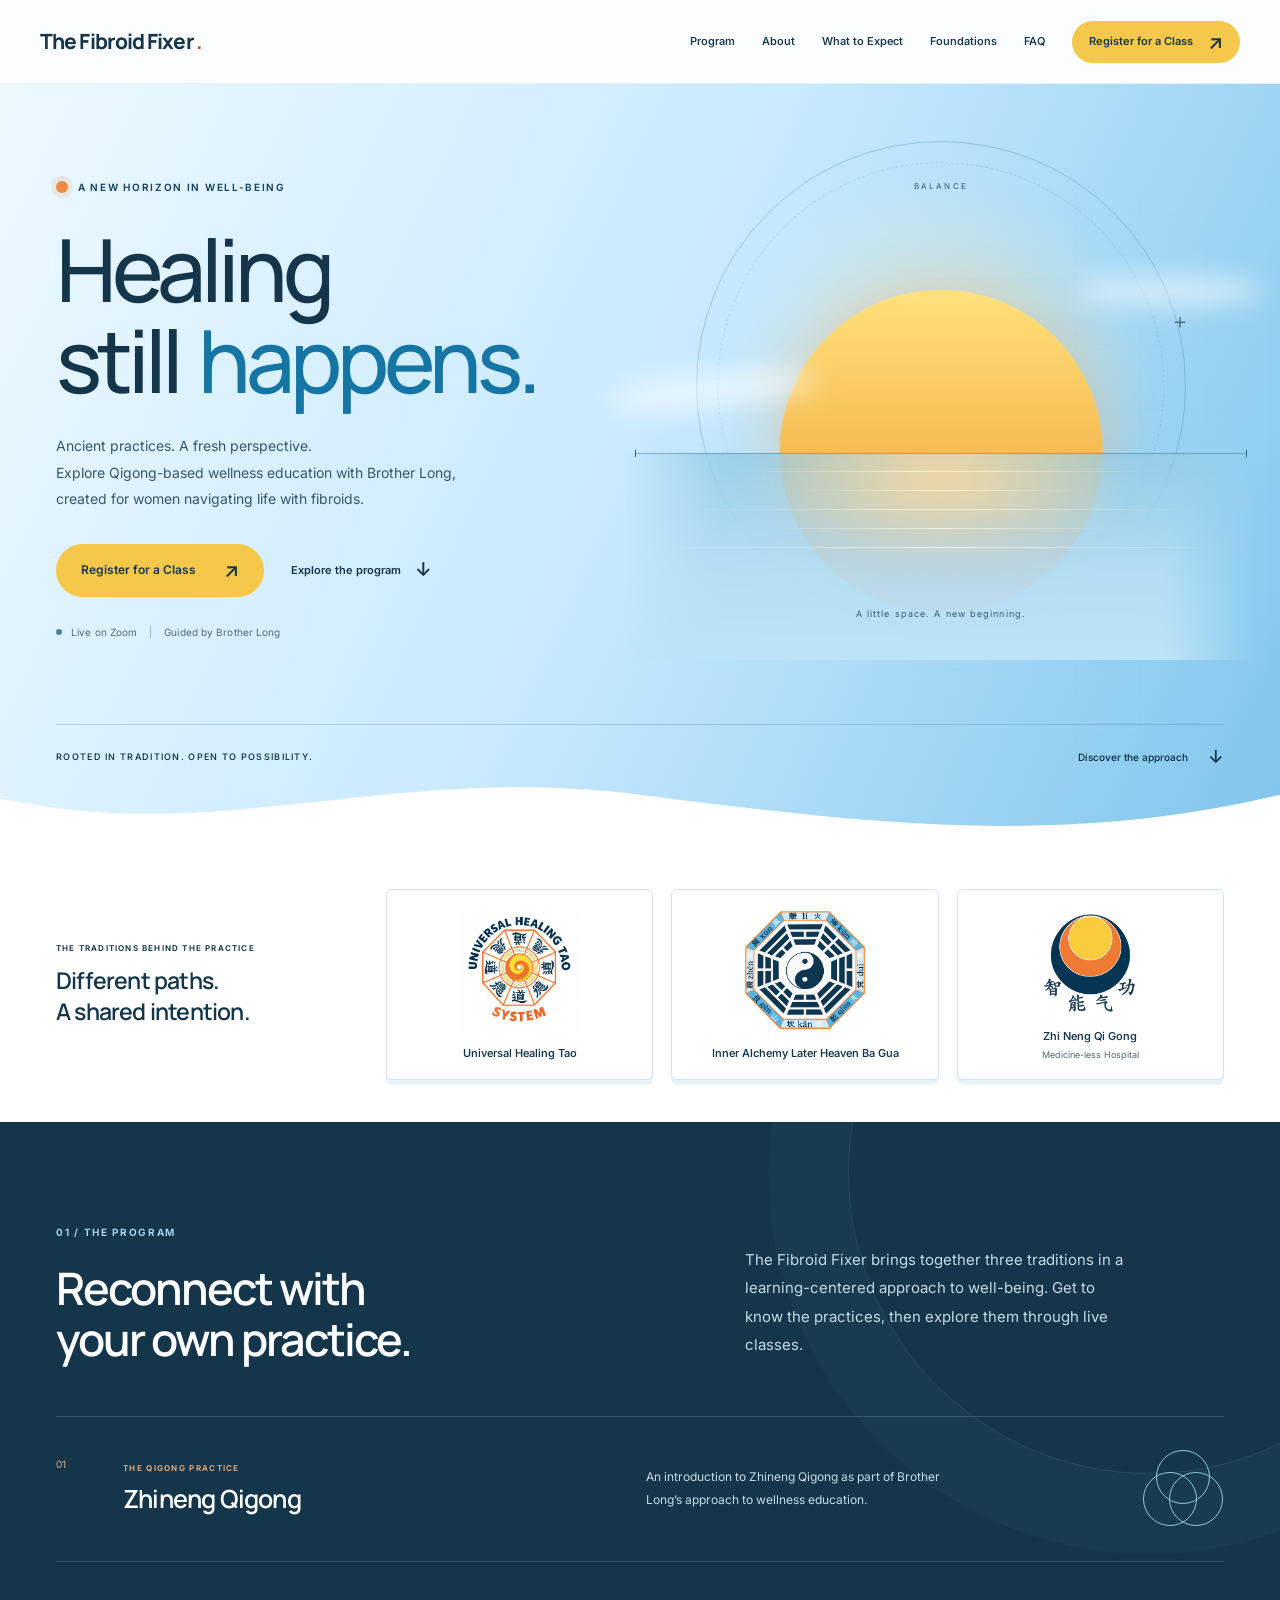
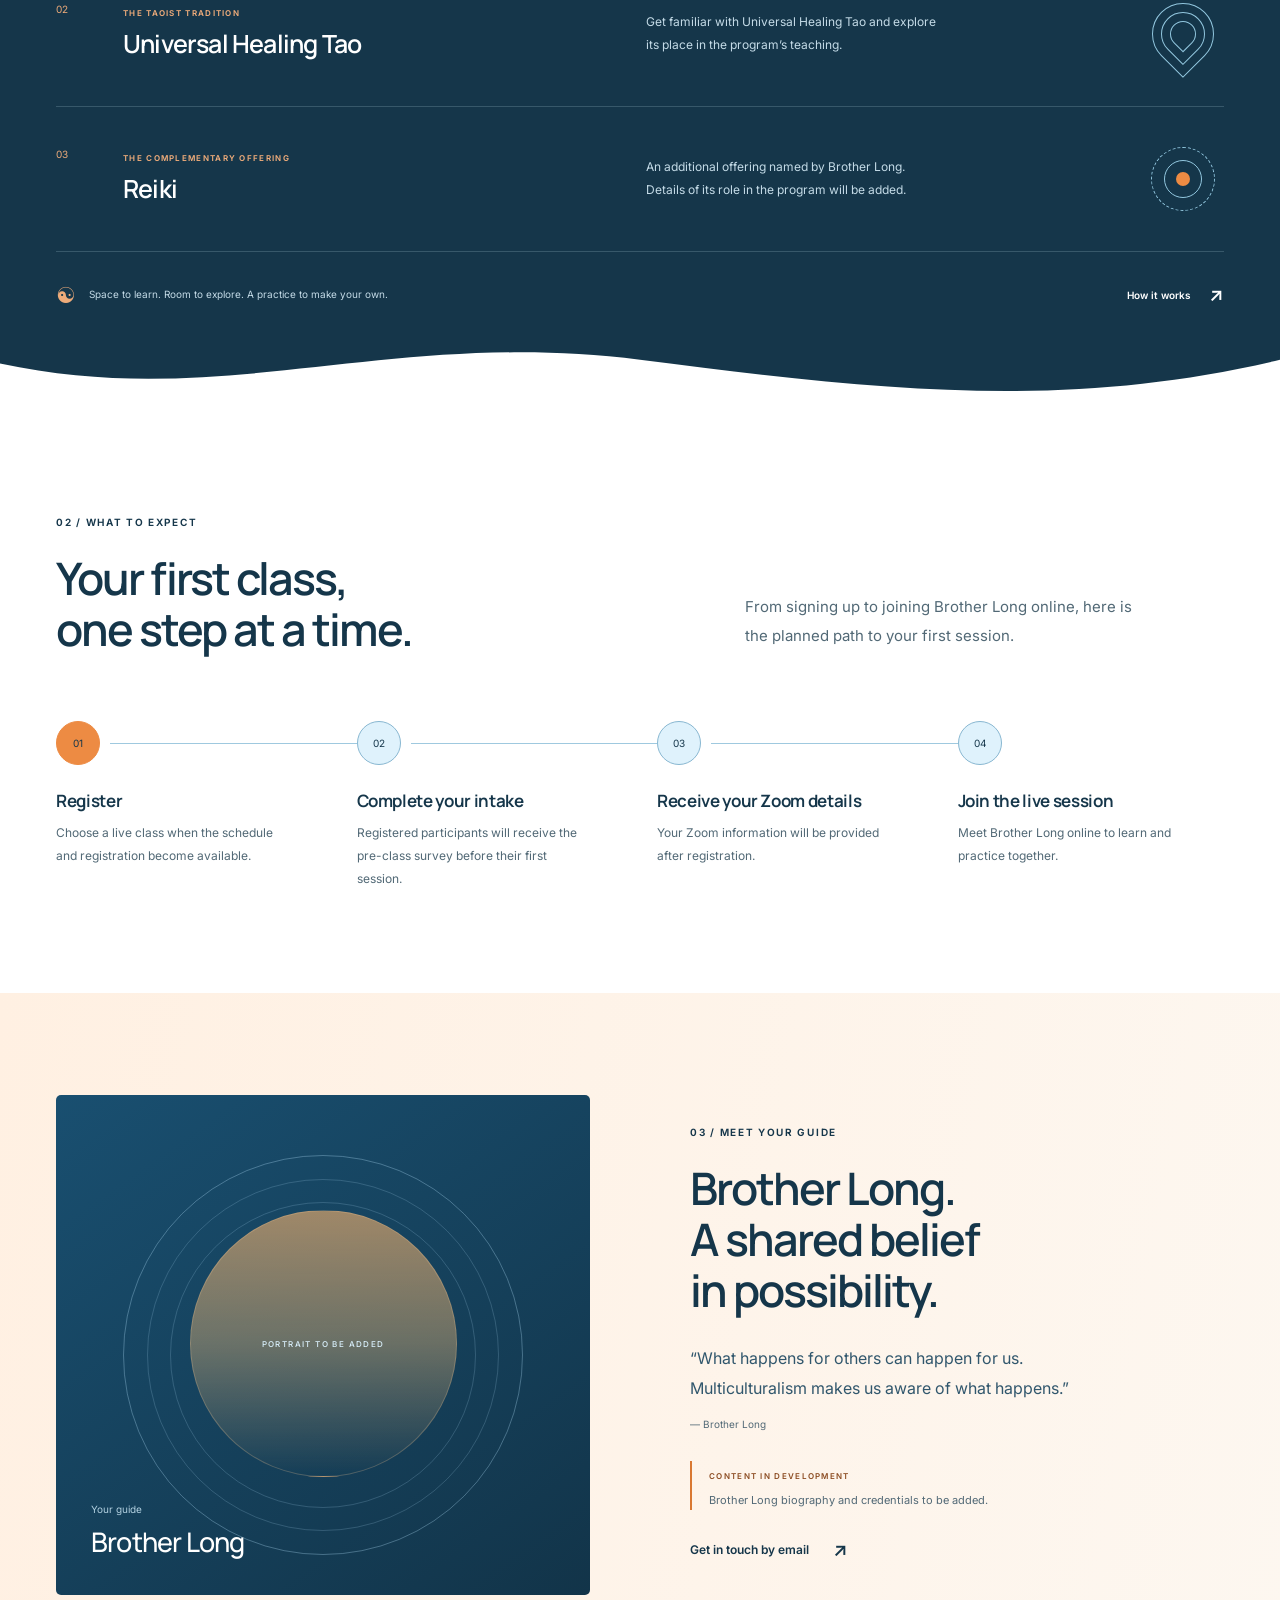
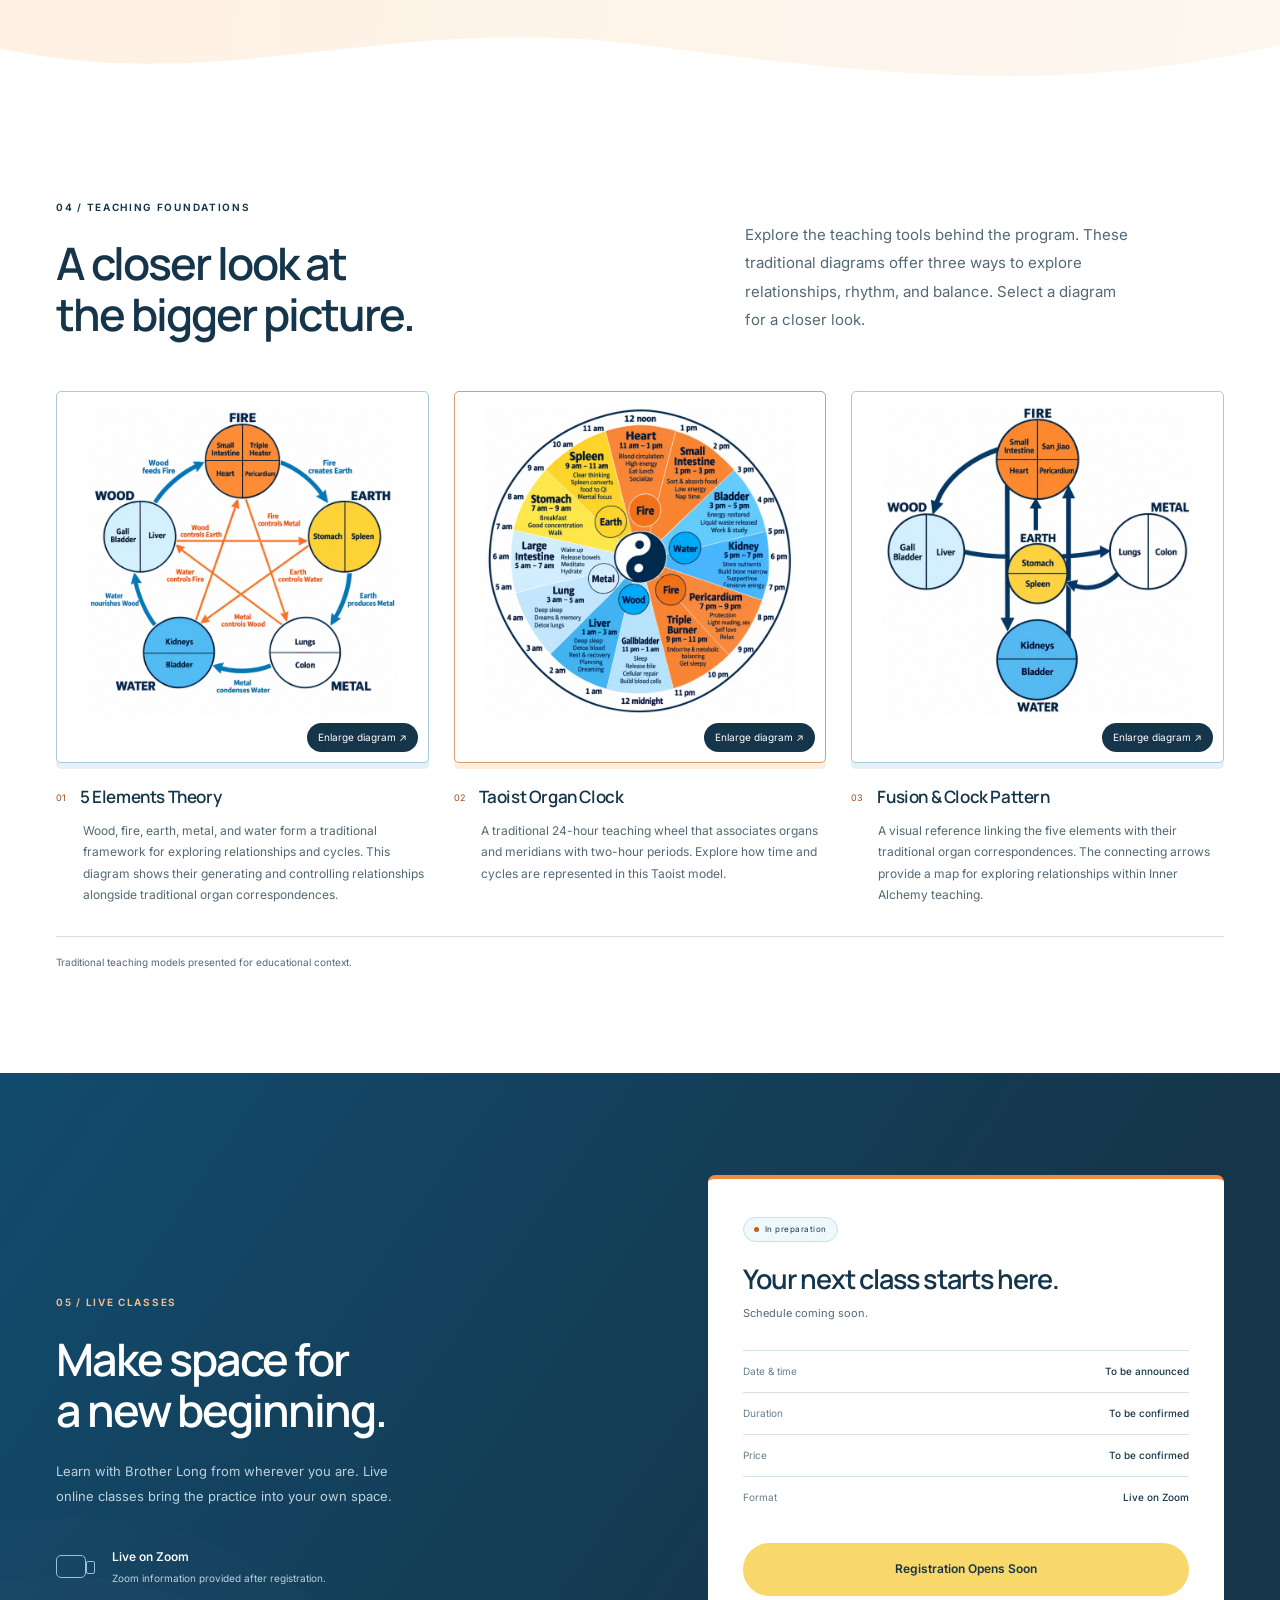
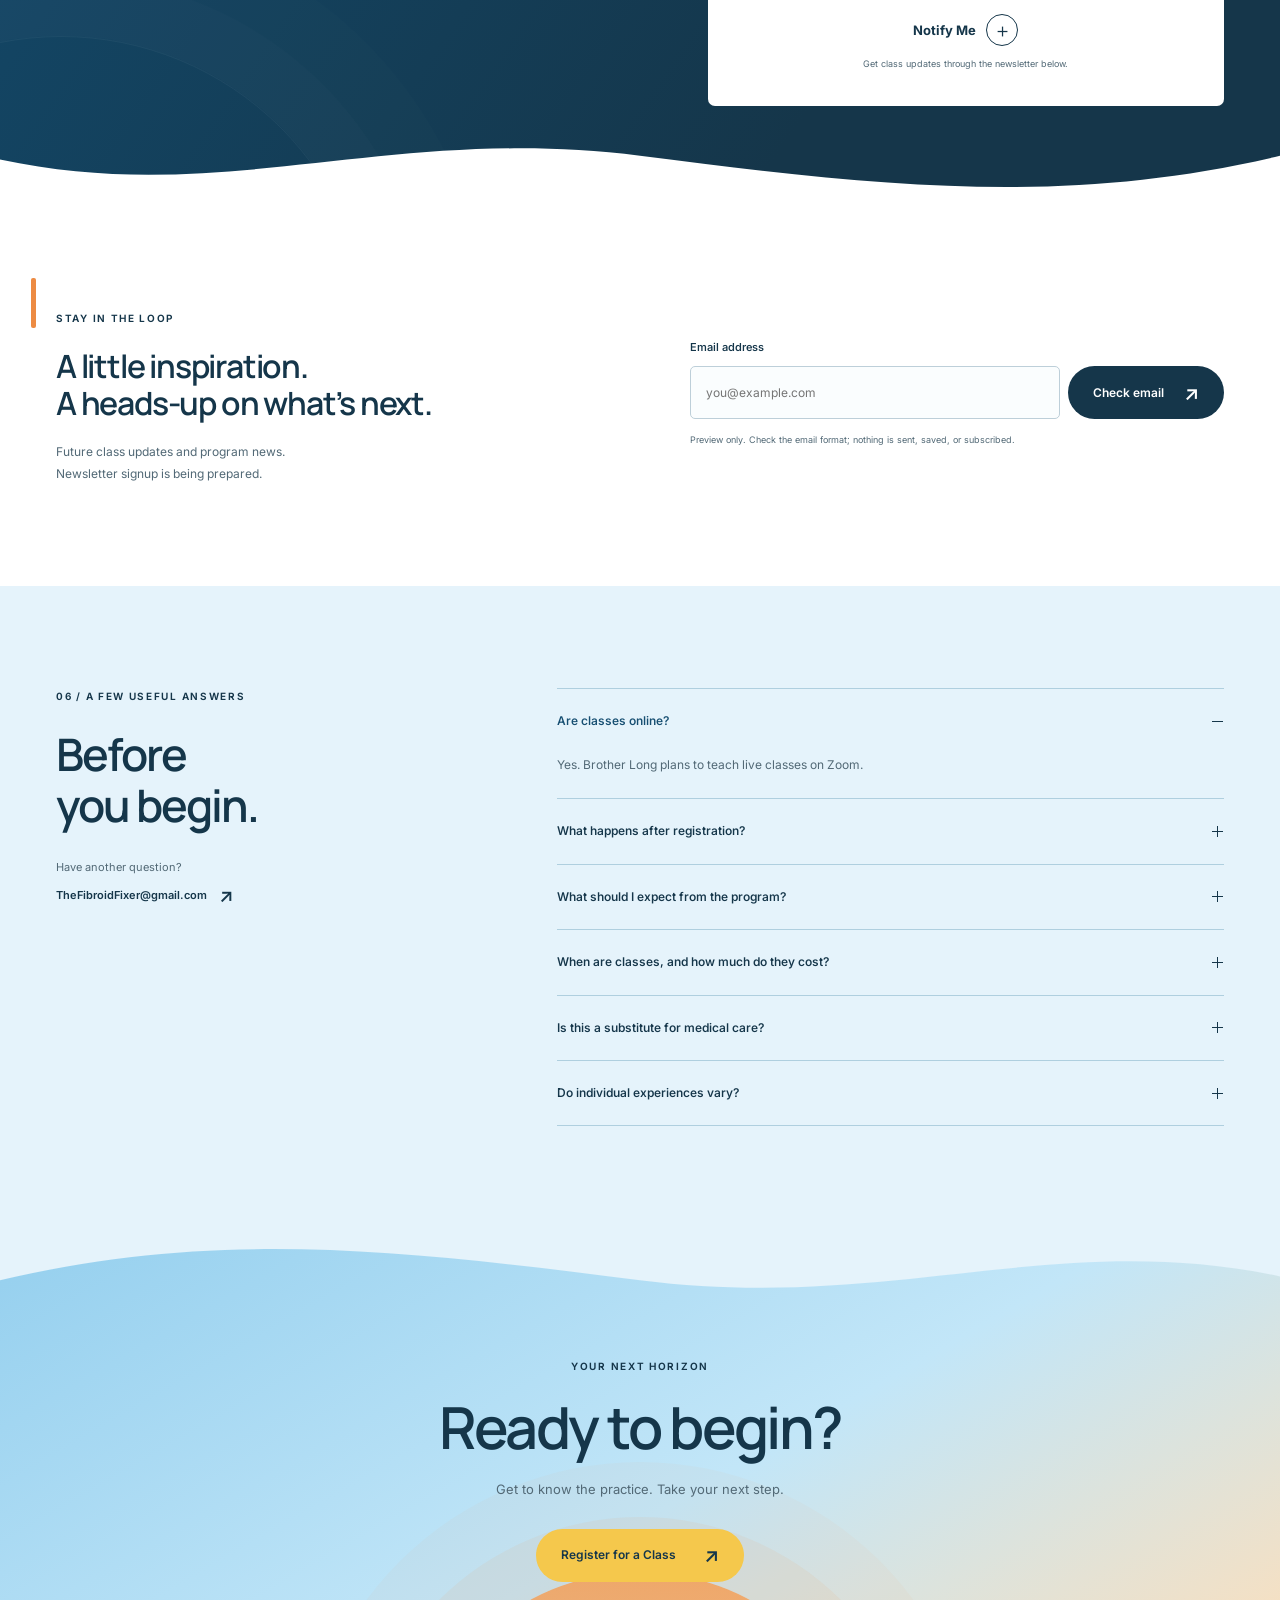
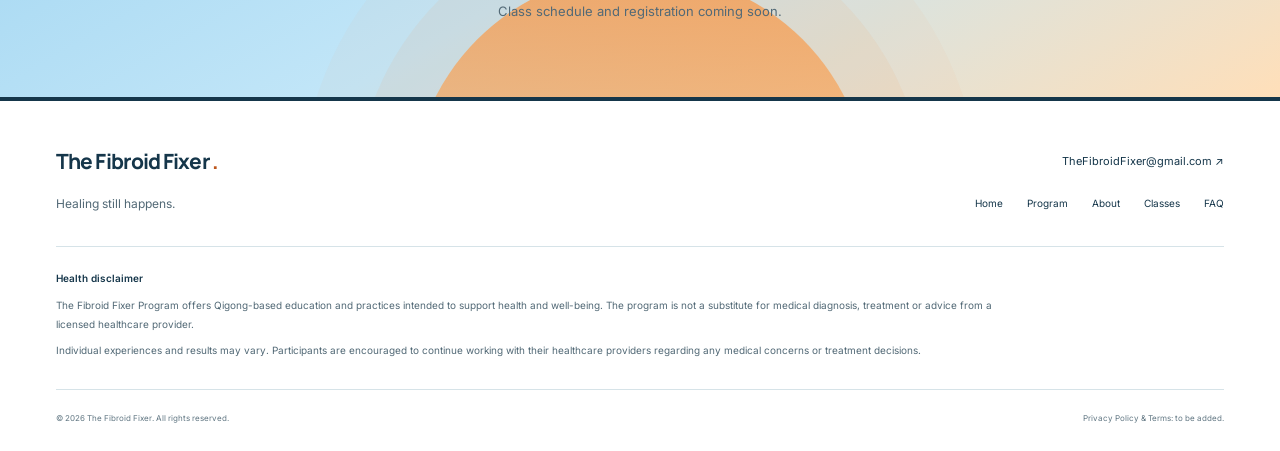
==== index.html @ b1123ab2 "Add files via upload" ====
<!doctype html>
<html lang="en"><head><meta charset="utf-8"><meta name="viewport" content="width=device-width, initial-scale=1"><title>The Fibroid Fixer</title><style>html,body{margin:0;padding:0}fibroid-fixer-page{display:block;width:100%}</style></head><body><fibroid-fixer-page></fibroid-fixer-page><script src="fibroid-fixer.js"></script></body></html>
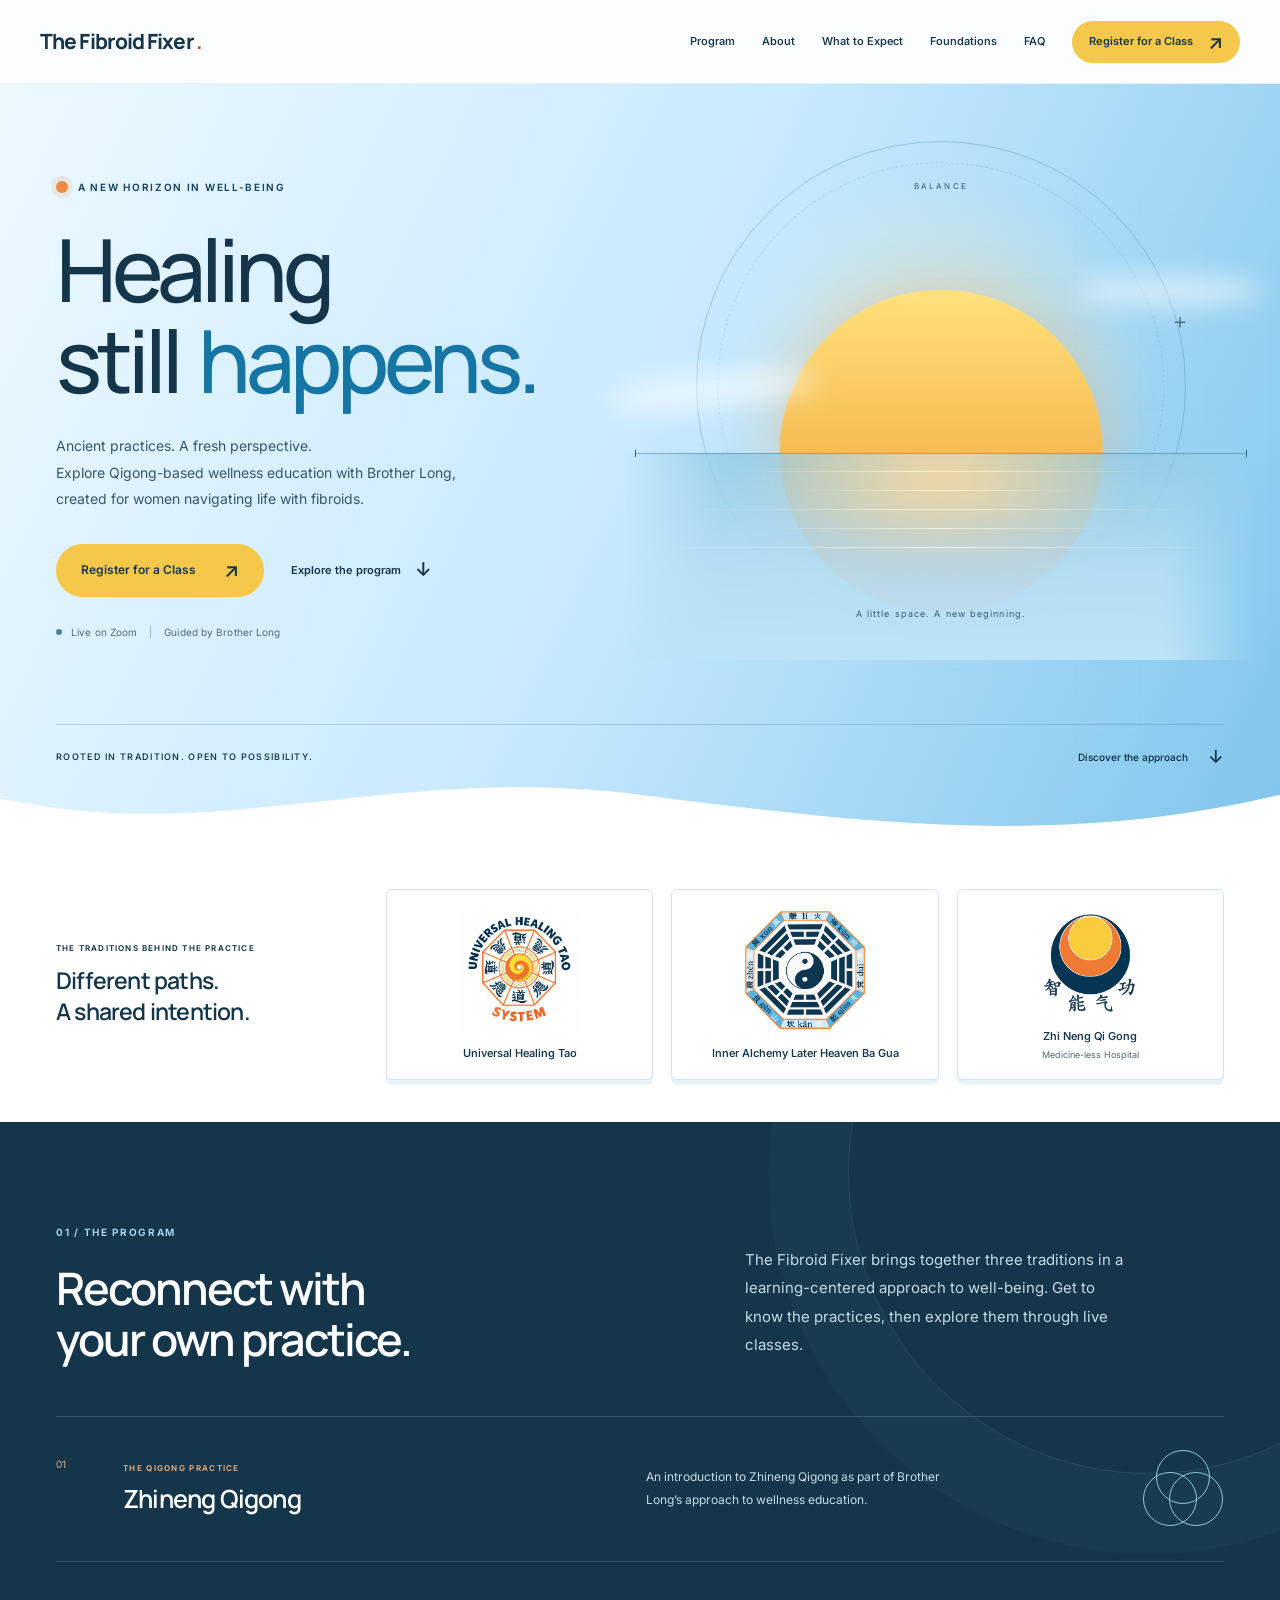
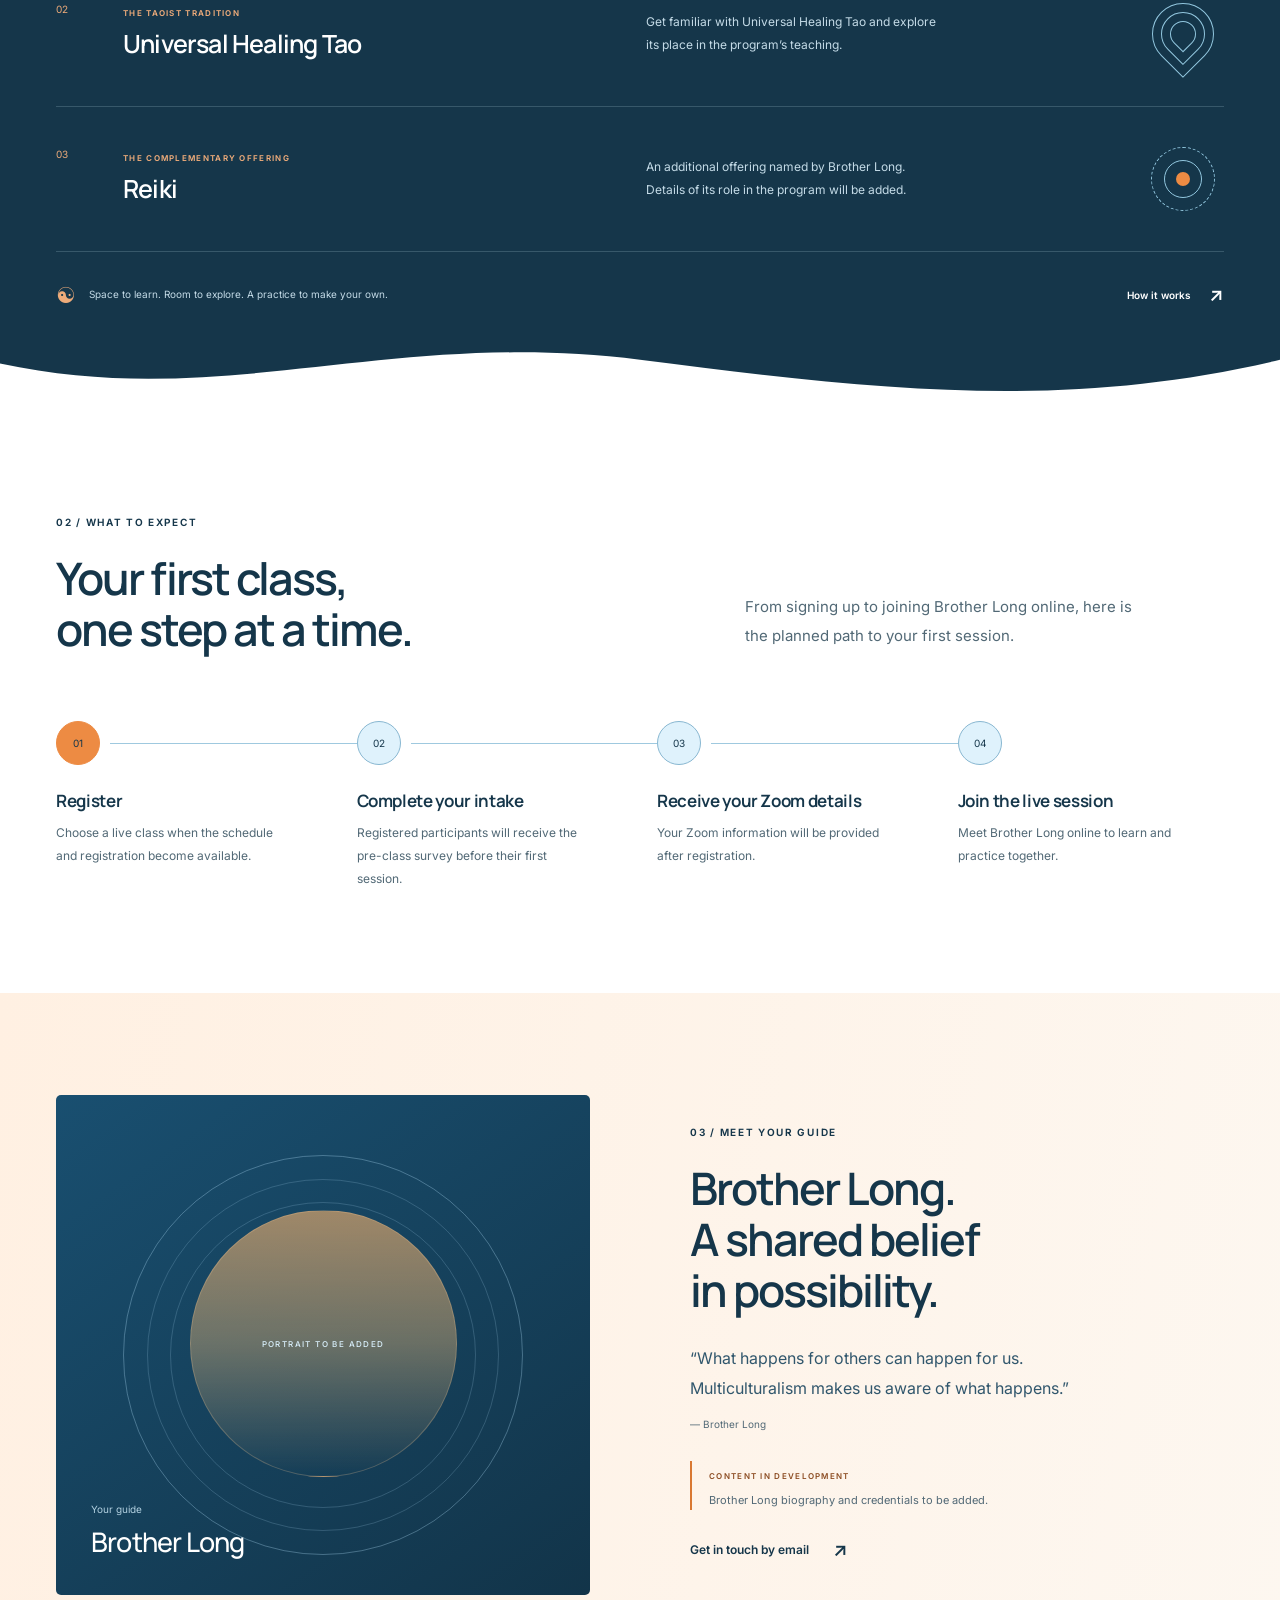
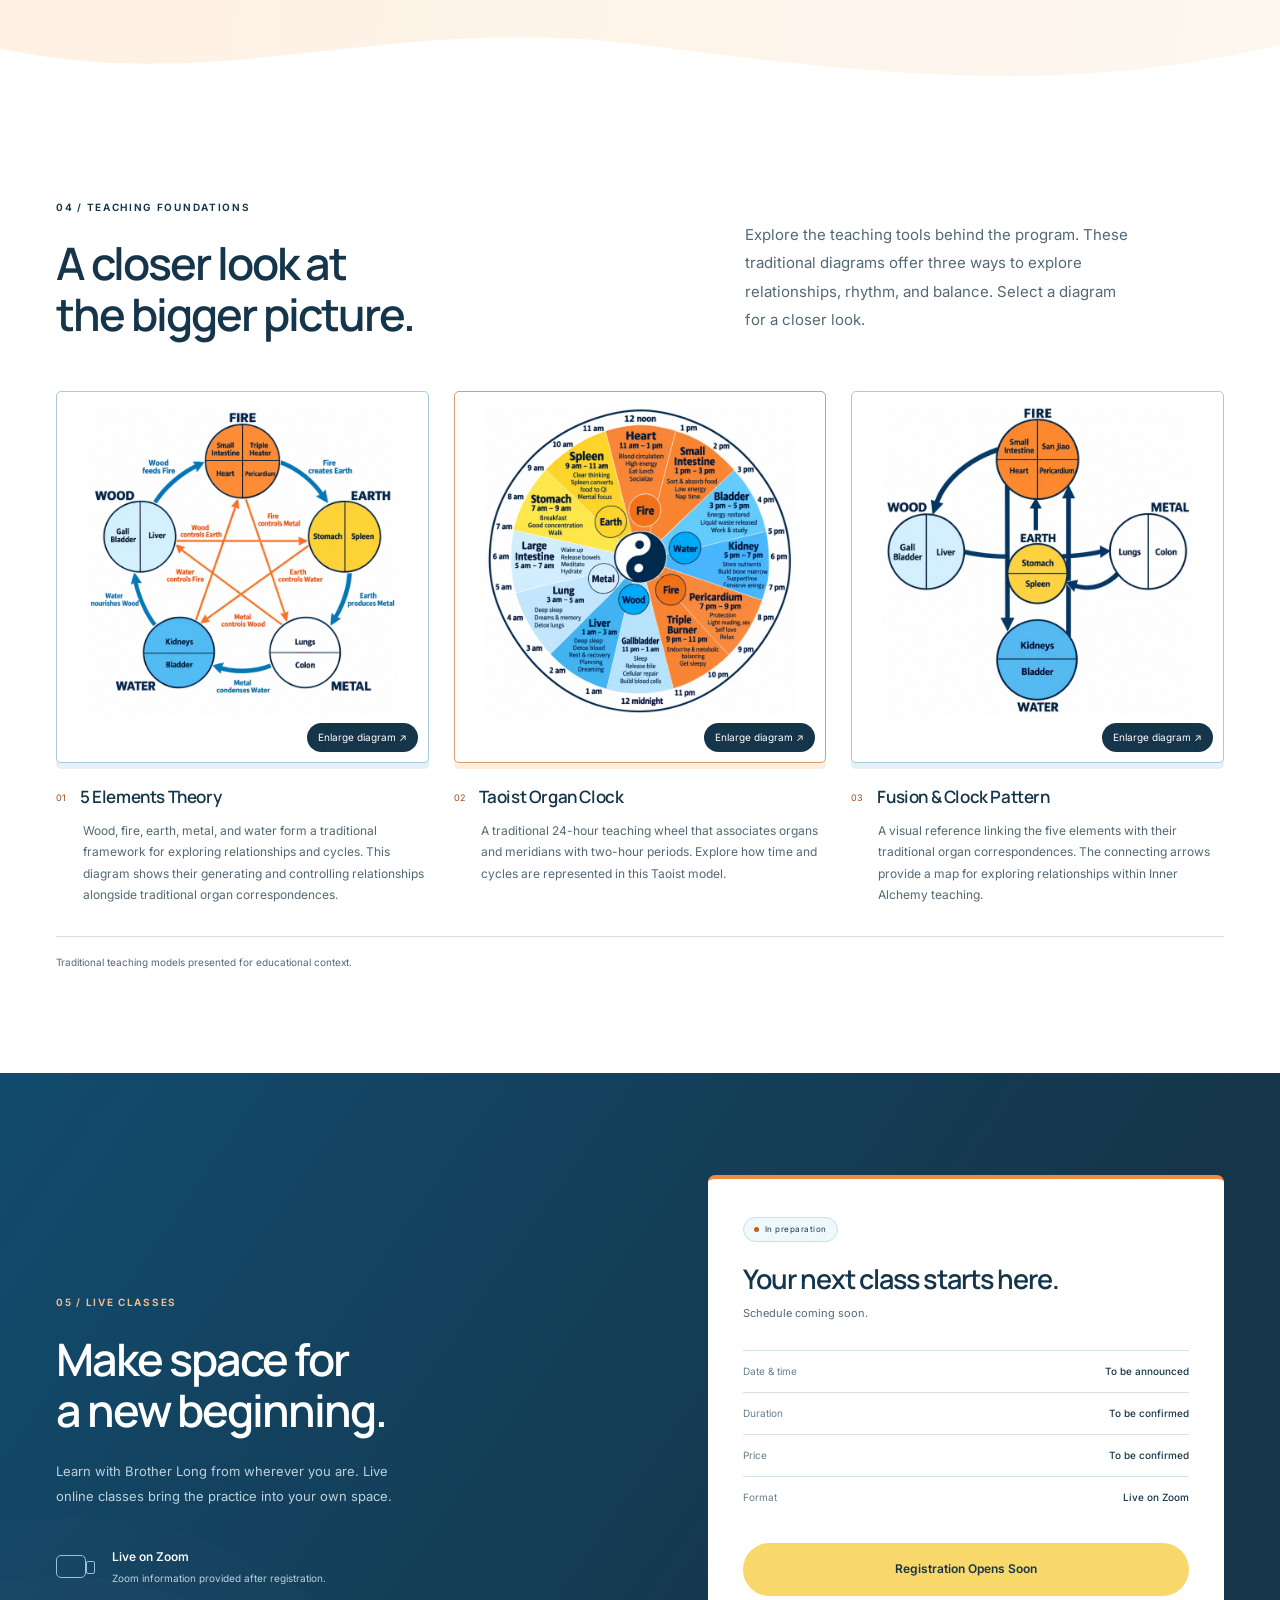
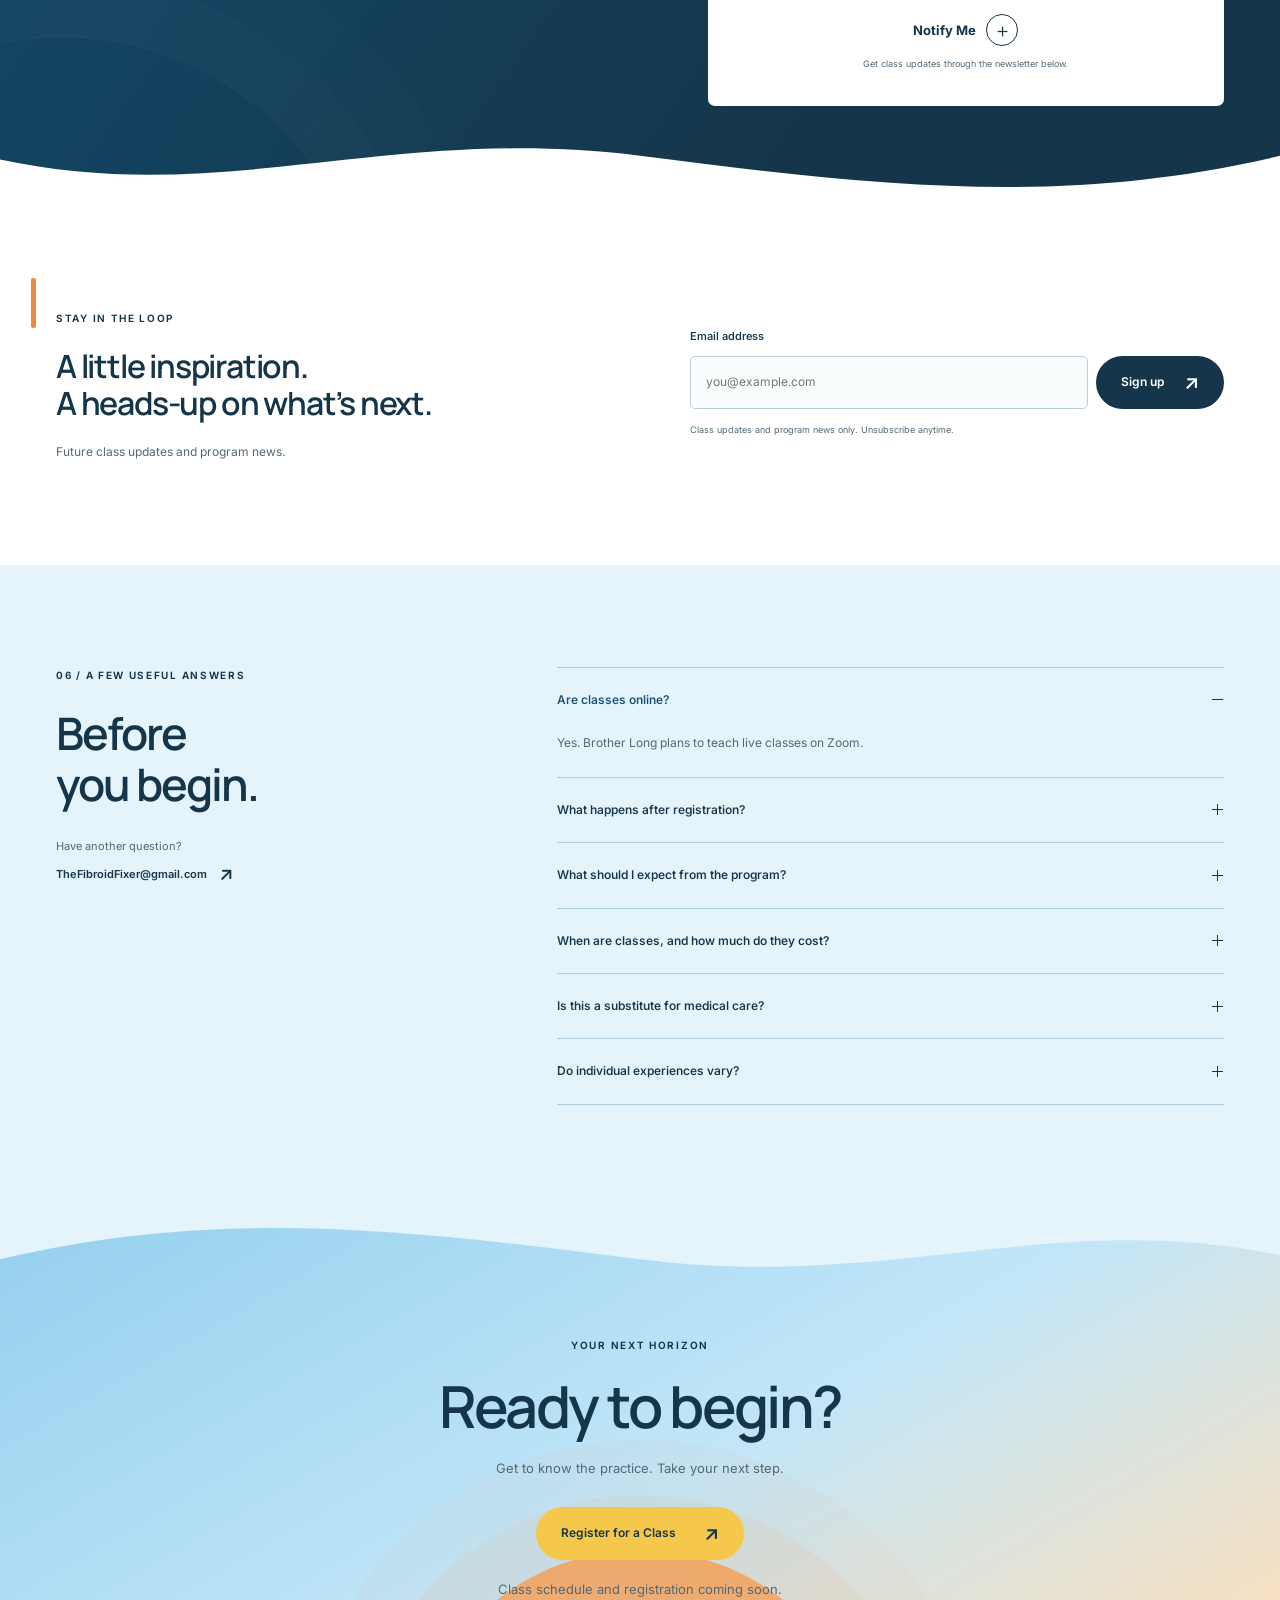
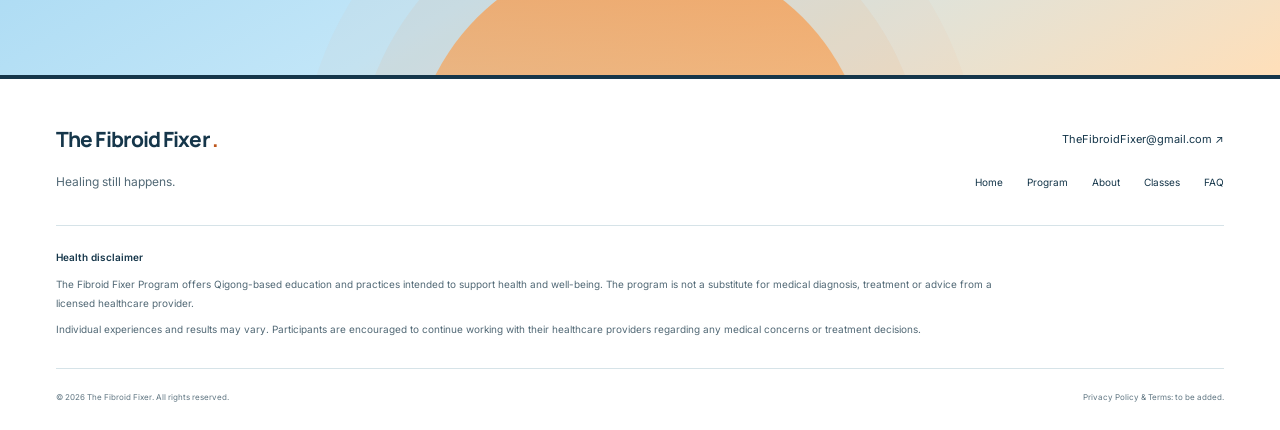
==== commit 3b6b8fde: "Add files via upload" ====
--- a/index.html
+++ b/index.html
@@ -1,2 +1,2 @@
 <!doctype html>
-<html lang="en"><head><meta charset="utf-8"><meta name="viewport" content="width=device-width, initial-scale=1"><title>The Fibroid Fixer</title><style>html,body{margin:0;padding:0}fibroid-fixer-page{display:block;width:100%}</style></head><body><fibroid-fixer-page></fibroid-fixer-page><script src="fibroid-fixer.js"></script></body></html>+<html lang="en"><head><meta charset="utf-8"><meta name="viewport" content="width=device-width, initial-scale=1"><title>The Fibroid Fixer</title><link rel="icon" type="image/png" href="favicon.png"><link rel="apple-touch-icon" href="apple-touch-icon.png"><style>html,body{margin:0;padding:0}fibroid-fixer-page{display:block;width:100%}</style></head><body><fibroid-fixer-page></fibroid-fixer-page><script src="fibroid-fixer.js"></script></body></html>
